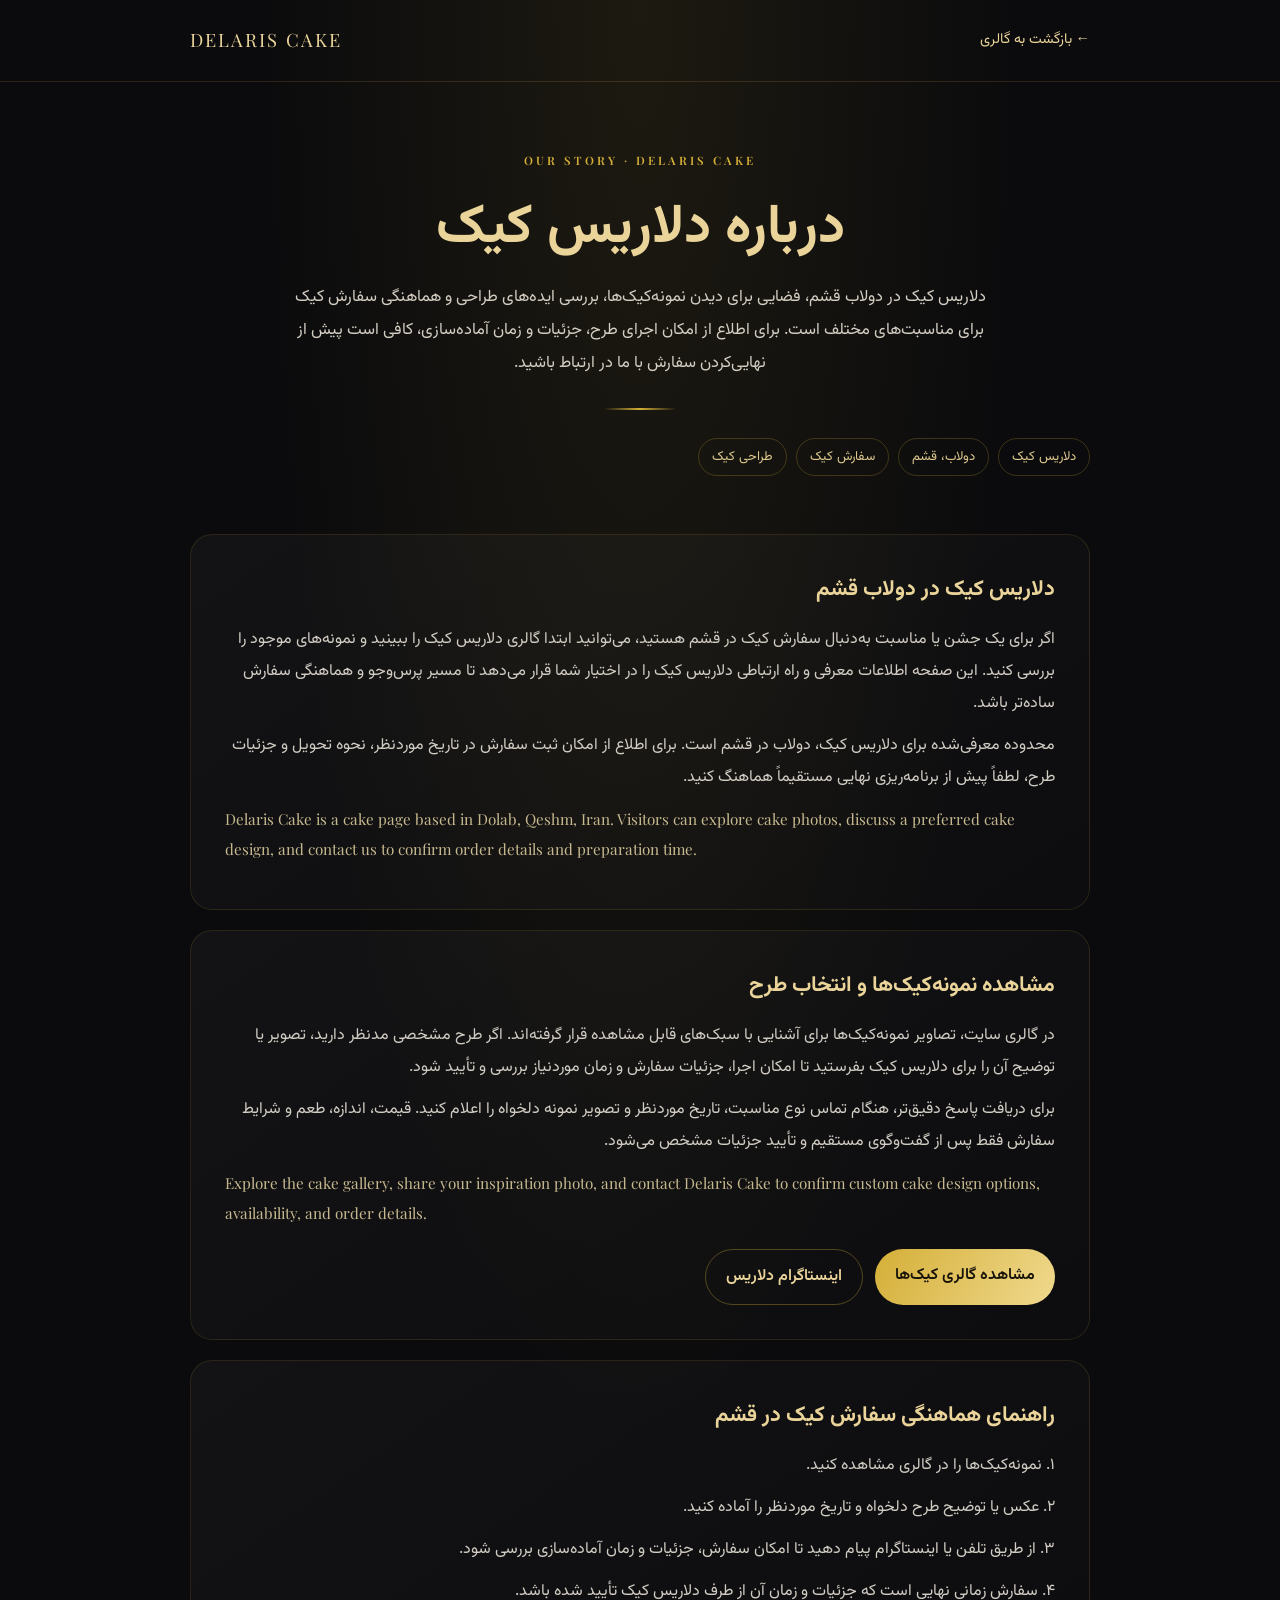
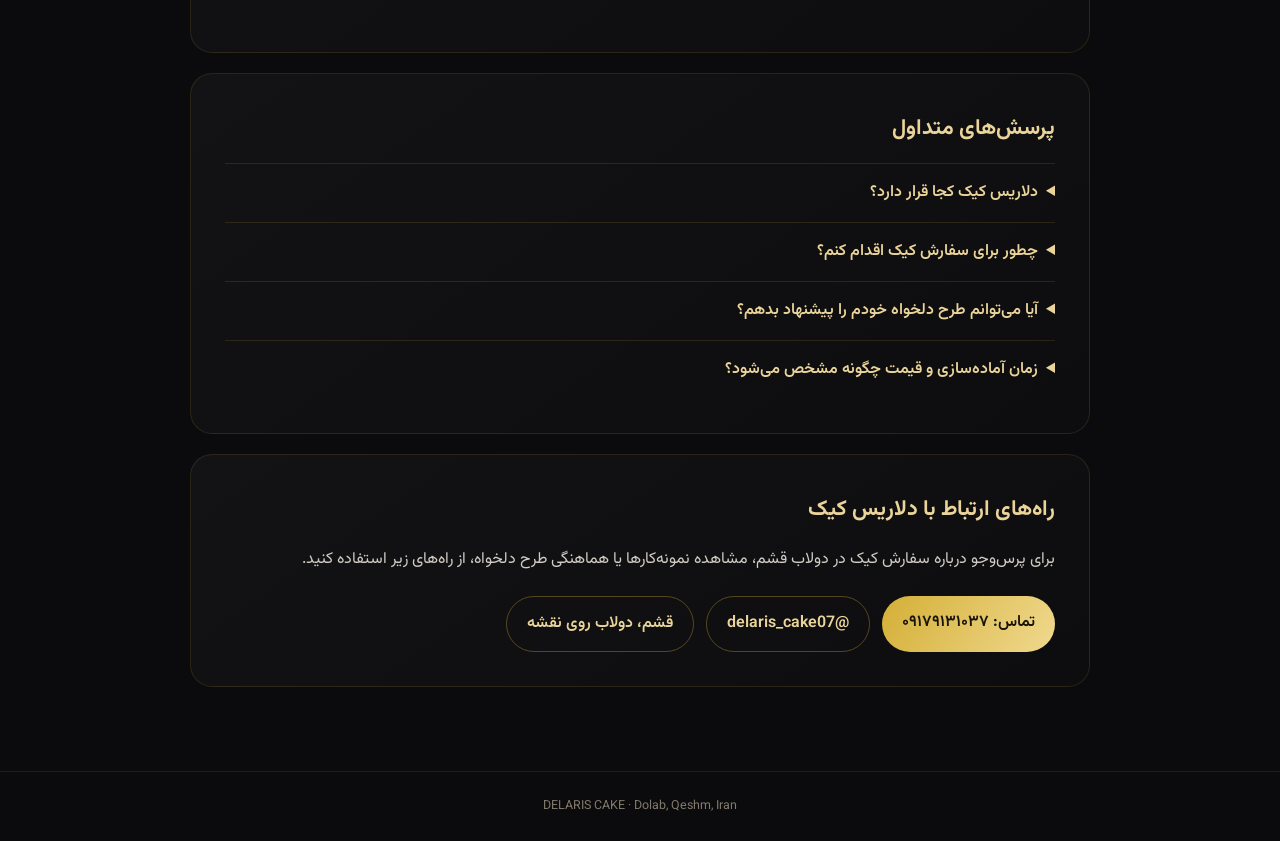
==== about.html @ 546ce0d0 "Add accessible bilingual Delaris Cake about page" ====
<!DOCTYPE html>
<html lang="fa" dir="rtl">
<head>
  <meta charset="UTF-8">
  <meta name="viewport" content="width=device-width, initial-scale=1">
  <title>درباره دلاریس کیک | سفارش و طراحی کیک در دولاب قشم</title>
  <meta name="description" content="با دلاریس کیک در دولاب قشم آشنا شوید؛ مشاهده نمونه‌کیک‌ها، بررسی ایده‌های طراحی و هماهنگی سفارش کیک در قشم از طریق تلفن و اینستاگرام.">
  <meta name="robots" content="index,follow,max-image-preview:large">
  <link rel="canonical" href="https://amir-studio.github.io/DelarisCake/about.html">
  <meta name="theme-color" content="#0b0b0d">
  <meta property="og:type" content="website">
  <meta property="og:title" content="درباره دلاریس کیک | Delaris Cake">
  <meta property="og:description" content="معرفی دلاریس کیک در دولاب قشم و راهنمای مشاهده نمونه‌کارها و هماهنگی سفارش.">
  <meta property="og:url" content="https://amir-studio.github.io/DelarisCake/about.html">
  <meta property="og:image" content="https://i.supaimg.com/d3484bf0-3568-4b4d-83d8-32004cd9b325/7d37175d-444b-4c6d-9140-486c0ce657d0.jpg">
  <meta name="twitter:card" content="summary_large_image">
  <meta name="twitter:title" content="درباره دلاریس کیک | Delaris Cake">
  <meta name="twitter:description" content="آشنایی با دلاریس کیک در دولاب قشم و راه‌های هماهنگی سفارش کیک.">
  <link rel="preconnect" href="https://fonts.googleapis.com">
  <link href="https://fonts.googleapis.com/css2?family=Playfair+Display:wght@400;600;700&family=Vazirmatn:wght@300;400;500;600;700&display=swap" rel="stylesheet">
  <style>
    :root{--gold:#d4af37;--gold2:#ead49a;--bg:#0b0b0d;--card:#131316;--text:#eee9df;--muted:#aaa39a}
    *{box-sizing:border-box}
    html{scroll-behavior:smooth}
    body{margin:0;background:radial-gradient(ellipse at 50% 0,rgba(212,175,55,.09),transparent 42%),var(--bg);color:var(--text);font-family:Vazirmatn,sans-serif;line-height:2}
    a{color:inherit}
    .wrap{width:min(900px,92%);margin:auto}
    header{padding:22px 0;border-bottom:1px solid rgba(212,175,55,.16)}
    .top{display:flex;justify-content:space-between;align-items:center;gap:16px}
    .brand{font-family:'Playfair Display',serif;letter-spacing:2px;color:var(--gold2);font-size:1.15rem}
    .back{color:var(--gold2);text-decoration:none;font-size:.9rem}
    .hero{text-align:center;padding:64px 0 38px}
    .eyebrow{color:var(--gold);letter-spacing:3px;font:600 .72rem 'Playfair Display',serif}
    h1{font-size:clamp(2rem,6vw,3.4rem);line-height:1.45;color:var(--gold2);margin:12px 0}
    .lead{max-width:720px;margin:0 auto;color:#d3cdc2;font-size:1.03rem}
    .rule{width:72px;height:2px;background:linear-gradient(90deg,transparent,var(--gold),transparent);margin:28px auto}
    main{padding-bottom:64px}
    section{background:linear-gradient(145deg,rgba(255,255,255,.035),rgba(255,255,255,.012));border:1px solid rgba(212,175,55,.13);border-radius:22px;padding:clamp(20px,4vw,34px);margin:20px 0}
    h2{font-size:1.35rem;color:var(--gold2);margin:0 0 12px}
    p{margin:10px 0;color:#d2cdc4}
    .en{direction:ltr;text-align:left;font-family:'Playfair Display',serif;color:#c7b98f;font-size:.95rem}
    .chips{display:flex;flex-wrap:wrap;gap:9px;margin-top:18px}
    .chip{border:1px solid rgba(212,175,55,.24);border-radius:30px;padding:5px 13px;color:#ddc98e;font-size:.82rem}
    .actions{display:flex;flex-wrap:wrap;gap:12px;margin-top:20px}
    .btn{display:inline-block;padding:11px 20px;border-radius:30px;text-decoration:none;font-weight:600}
    .primary{background:linear-gradient(120deg,#d4af37,#f0d98e);color:#17130a}
    .secondary{border:1px solid rgba(212,175,55,.35);color:var(--gold2)}
    .faq details{border-top:1px solid rgba(212,175,55,.14);padding:13px 0}
    .faq summary{cursor:pointer;color:var(--gold2);font-weight:600}
    footer{text-align:center;padding:22px;color:#81796b;font-size:.78rem;border-top:1px solid rgba(212,175,55,.12)}
    @media(max-width:600px){.hero{padding:45px 0 25px}.top{align-items:flex-start}.brand{font-size:1rem}section{border-radius:16px}}
  </style>
  <script type="application/ld+json">
  {
    "@context":"https://schema.org",
    "@type":"AboutPage",
    "name":"درباره دلاریس کیک",
    "url":"https://amir-studio.github.io/DelarisCake/about.html",
    "inLanguage":["fa","en"],
    "mainEntity":{
      "@type":"Bakery",
      "name":"Delaris Cake",
      "alternateName":"دلاریس کیک",
      "url":"https://amir-studio.github.io/DelarisCake/",
      "telephone":"+989179131037",
      "image":"https://i.supaimg.com/d3484bf0-3568-4b4d-83d8-32004cd9b325/7d37175d-444b-4c6d-9140-486c0ce657d0.jpg",
      "address":{"@type":"PostalAddress","addressLocality":"دولاب","addressRegion":"قشم","addressCountry":"IR"},
      "sameAs":["https://www.instagram.com/delaris_cake07/"],
      "areaServed":{"@type":"Place","name":"دولاب، قشم، ایران"},
      "description":"دلاریس کیک در دولاب قشم؛ نمایش نمونه‌کیک‌ها و هماهنگی سفارش و طرح دلخواه از طریق تلفن یا اینستاگرام."
    }
  }
  </script>
</head>
<body>
<header><div class="wrap top"><a class="back" href="dashboard.html">← بازگشت به گالری</a><span class="brand">DELARIS CAKE</span></div></header>
<div class="wrap">
  <div class="hero">
    <span class="eyebrow">OUR STORY · DELARIS CAKE</span>
    <h1>درباره دلاریس کیک</h1>
    <p class="lead">دلاریس کیک در دولاب قشم، فضایی برای دیدن نمونه‌کیک‌ها، بررسی ایده‌های طراحی و هماهنگی سفارش کیک برای مناسبت‌های مختلف است. برای اطلاع از امکان اجرای طرح، جزئیات و زمان آماده‌سازی، کافی است پیش از نهایی‌کردن سفارش با ما در ارتباط باشید.</p>
    <div class="rule"></div>
    <div class="chips"><span class="chip">دلاریس کیک</span><span class="chip">دولاب، قشم</span><span class="chip">سفارش کیک</span><span class="chip">طراحی کیک</span></div>
  </div>
  <main>
    <section>
      <h2>دلاریس کیک در دولاب قشم</h2>
      <p>اگر برای یک جشن یا مناسبت به‌دنبال سفارش کیک در قشم هستید، می‌توانید ابتدا گالری دلاریس کیک را ببینید و نمونه‌های موجود را بررسی کنید. این صفحه اطلاعات معرفی و راه ارتباطی دلاریس کیک را در اختیار شما قرار می‌دهد تا مسیر پرس‌وجو و هماهنگی سفارش ساده‌تر باشد.</p>
      <p>محدوده معرفی‌شده برای دلاریس کیک، دولاب در قشم است. برای اطلاع از امکان ثبت سفارش در تاریخ موردنظر، نحوه تحویل و جزئیات طرح، لطفاً پیش از برنامه‌ریزی نهایی مستقیماً هماهنگ کنید.</p>
      <p class="en">Delaris Cake is a cake page based in Dolab, Qeshm, Iran. Visitors can explore cake photos, discuss a preferred cake design, and contact us to confirm order details and preparation time.</p>
    </section>
    <section>
      <h2>مشاهده نمونه‌کیک‌ها و انتخاب طرح</h2>
      <p>در گالری سایت، تصاویر نمونه‌کیک‌ها برای آشنایی با سبک‌های قابل مشاهده قرار گرفته‌اند. اگر طرح مشخصی مدنظر دارید، تصویر یا توضیح آن را برای دلاریس کیک بفرستید تا امکان اجرا، جزئیات سفارش و زمان موردنیاز بررسی و تأیید شود.</p>
      <p>برای دریافت پاسخ دقیق‌تر، هنگام تماس نوع مناسبت، تاریخ موردنظر و تصویر نمونه دلخواه را اعلام کنید. قیمت، اندازه، طعم و شرایط سفارش فقط پس از گفت‌وگوی مستقیم و تأیید جزئیات مشخص می‌شود.</p>
      <p class="en">Explore the cake gallery, share your inspiration photo, and contact Delaris Cake to confirm custom cake design options, availability, and order details.</p>
      <div class="actions"><a class="btn primary" href="dashboard.html#gallery">مشاهده گالری کیک‌ها</a><a class="btn secondary" href="https://www.instagram.com/delaris_cake07/" target="_blank" rel="noopener noreferrer">اینستاگرام دلاریس</a></div>
    </section>
    <section>
      <h2>راهنمای هماهنگی سفارش کیک در قشم</h2>
      <p>۱. نمونه‌کیک‌ها را در گالری مشاهده کنید.</p>
      <p>۲. عکس یا توضیح طرح دلخواه و تاریخ موردنظر را آماده کنید.</p>
      <p>۳. از طریق تلفن یا اینستاگرام پیام دهید تا امکان سفارش، جزئیات و زمان آماده‌سازی بررسی شود.</p>
      <p>۴. سفارش زمانی نهایی است که جزئیات و زمان آن از طرف دلاریس کیک تأیید شده باشد.</p>
    </section>
    <section class="faq">
      <h2>پرسش‌های متداول</h2>
      <details><summary>دلاریس کیک کجا قرار دارد؟</summary><p>محدوده معرفی‌شده دلاریس کیک، دولاب در قشم است. برای جزئیات نشانی و هماهنگی مراجعه، از راه‌های ارتباطی سؤال کنید.</p></details>
      <details><summary>چطور برای سفارش کیک اقدام کنم؟</summary><p>از طریق شماره تماس ۰۹۱۷۹۱۳۱۰۳۷ یا صفحه اینستاگرام پیام دهید و طرح و تاریخ موردنظر را مطرح کنید.</p></details>
      <details><summary>آیا می‌توانم طرح دلخواه خودم را پیشنهاد بدهم؟</summary><p>می‌توانید تصویر یا توضیح طرح دلخواه را ارسال کنید؛ امکان اجرا و جزئیات آن باید پیش از ثبت نهایی با دلاریس کیک هماهنگ شود.</p></details>
      <details><summary>زمان آماده‌سازی و قیمت چگونه مشخص می‌شود؟</summary><p>زمان و هزینه به جزئیات هر سفارش بستگی دارد و پس از بررسی طرح، تاریخ و مشخصات موردنظر اعلام و تأیید می‌شود.</p></details>
    </section>
    <section>
      <h2>راه‌های ارتباط با دلاریس کیک</h2>
      <p>برای پرس‌وجو درباره سفارش کیک در دولاب قشم، مشاهده نمونه‌کارها یا هماهنگی طرح دلخواه، از راه‌های زیر استفاده کنید.</p>
      <div class="actions"><a class="btn primary" href="tel:+989179131037">تماس: ۰۹۱۷۹۱۳۱۰۳۷</a><a class="btn secondary" href="https://www.instagram.com/delaris_cake07/" target="_blank" rel="noopener noreferrer">@delaris_cake07</a><a class="btn secondary" href="https://www.google.com/maps/search/?api=1&query=%D9%82%D8%B4%D9%85%20%D8%AF%D9%88%D9%84%D8%A7%D8%A8" target="_blank" rel="noopener noreferrer">قشم، دولاب روی نقشه</a></div>
    </section>
  </main>
</div>
<footer>DELARIS CAKE · Dolab, Qeshm, Iran</footer>
</body>
</html>
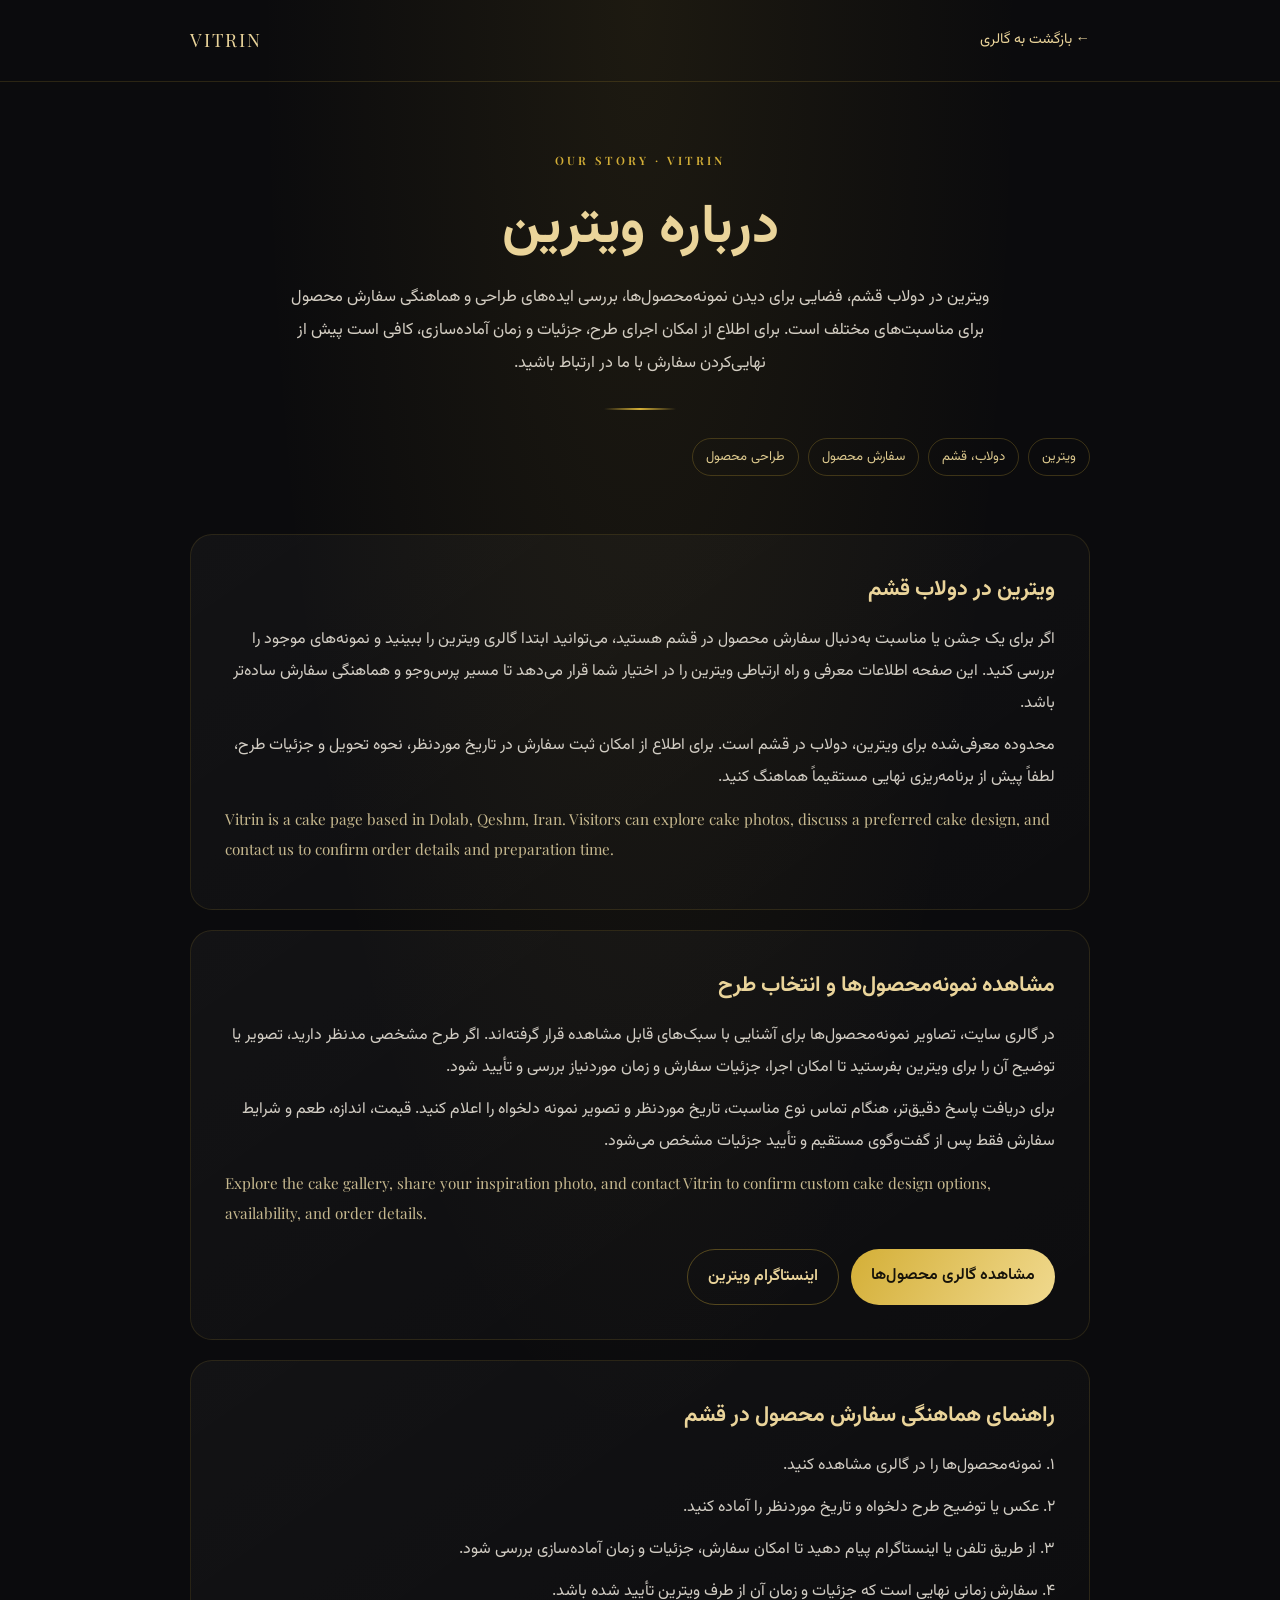
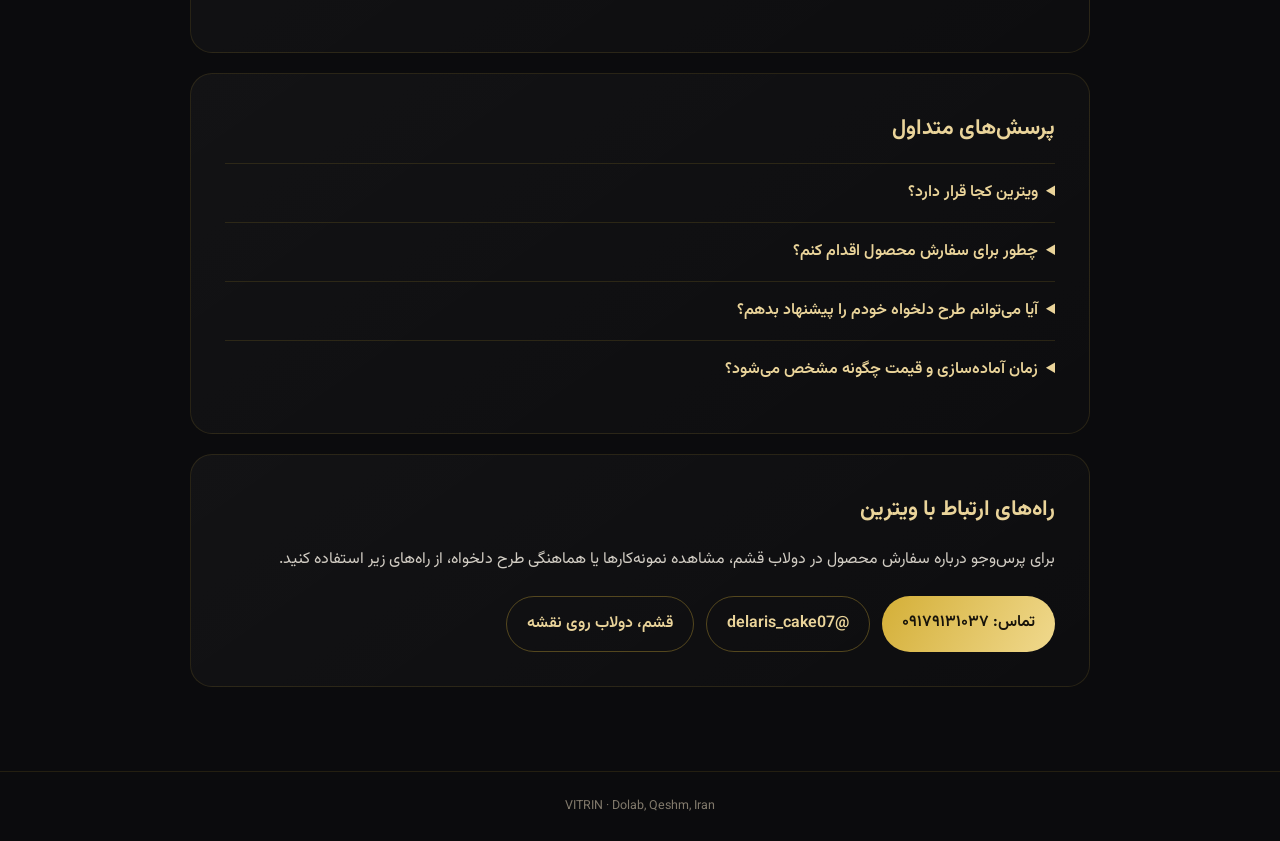
==== commit c3aa7260: "Neutralize public cake branding and hide page from search indexing" ====
--- a/about.html
+++ b/about.html
@@ -2,20 +2,20 @@
 <html lang="fa" dir="rtl">
 <head>
   <meta charset="UTF-8">
-  <meta name="viewport" content="width=device-width, initial-scale=1">
-  <title>درباره دلاریس کیک | سفارش و طراحی کیک در دولاب قشم</title>
-  <meta name="description" content="با دلاریس کیک در دولاب قشم آشنا شوید؛ مشاهده نمونه‌کیک‌ها، بررسی ایده‌های طراحی و هماهنگی سفارش کیک در قشم از طریق تلفن و اینستاگرام.">
-  <meta name="robots" content="index,follow,max-image-preview:large">
+  <meta name="viewport" content="width=device-width, initial-scale=1, maximum-scale=1, user-scalable=no, viewport-fit=cover">
+  <title>درباره ویترین | سفارش و طراحی محصول در دولاب قشم</title>
+  <meta name="description" content="با ویترین در دولاب قشم آشنا شوید؛ مشاهده نمونه‌محصول‌ها، بررسی ایده‌های طراحی و هماهنگی سفارش محصول در قشم از طریق تلفن و اینستاگرام.">
+  <meta name="robots" content="noindex,nofollow">
   <link rel="canonical" href="https://amir-studio.github.io/DelarisCake/about.html">
   <meta name="theme-color" content="#0b0b0d">
   <meta property="og:type" content="website">
-  <meta property="og:title" content="درباره دلاریس کیک | Delaris Cake">
-  <meta property="og:description" content="معرفی دلاریس کیک در دولاب قشم و راهنمای مشاهده نمونه‌کارها و هماهنگی سفارش.">
+  <meta property="og:title" content="درباره ویترین | Vitrin">
+  <meta property="og:description" content="معرفی ویترین در دولاب قشم و راهنمای مشاهده نمونه‌کارها و هماهنگی سفارش.">
   <meta property="og:url" content="https://amir-studio.github.io/DelarisCake/about.html">
-  <meta property="og:image" content="https://i.supaimg.com/d3484bf0-3568-4b4d-83d8-32004cd9b325/7d37175d-444b-4c6d-9140-486c0ce657d0.jpg">
+  <meta property="og:image" content="https://amir-studio.github.io/DelarisCake/assets/optimized/hero-social-1200.jpg">
   <meta name="twitter:card" content="summary_large_image">
-  <meta name="twitter:title" content="درباره دلاریس کیک | Delaris Cake">
-  <meta name="twitter:description" content="آشنایی با دلاریس کیک در دولاب قشم و راه‌های هماهنگی سفارش کیک.">
+  <meta name="twitter:title" content="درباره ویترین | Vitrin">
+  <meta name="twitter:description" content="آشنایی با ویترین در دولاب قشم و راه‌های هماهنگی سفارش محصول.">
   <link rel="preconnect" href="https://fonts.googleapis.com">
   <link href="https://fonts.googleapis.com/css2?family=Playfair+Display:wght@400;600;700&family=Vazirmatn:wght@300;400;500;600;700&display=swap" rel="stylesheet">
   <style>
@@ -50,73 +50,54 @@
     footer{text-align:center;padding:22px;color:#81796b;font-size:.78rem;border-top:1px solid rgba(212,175,55,.12)}
     @media(max-width:600px){.hero{padding:45px 0 25px}.top{align-items:flex-start}.brand{font-size:1rem}section{border-radius:16px}}
   </style>
-  <script type="application/ld+json">
-  {
-    "@context":"https://schema.org",
-    "@type":"AboutPage",
-    "name":"درباره دلاریس کیک",
-    "url":"https://amir-studio.github.io/DelarisCake/about.html",
-    "inLanguage":["fa","en"],
-    "mainEntity":{
-      "@type":"Bakery",
-      "name":"Delaris Cake",
-      "alternateName":"دلاریس کیک",
-      "url":"https://amir-studio.github.io/DelarisCake/",
-      "telephone":"+989179131037",
-      "image":"https://i.supaimg.com/d3484bf0-3568-4b4d-83d8-32004cd9b325/7d37175d-444b-4c6d-9140-486c0ce657d0.jpg",
-      "address":{"@type":"PostalAddress","addressLocality":"دولاب","addressRegion":"قشم","addressCountry":"IR"},
-      "sameAs":["https://www.instagram.com/delaris_cake07/"],
-      "areaServed":{"@type":"Place","name":"دولاب، قشم، ایران"},
-      "description":"دلاریس کیک در دولاب قشم؛ نمایش نمونه‌کیک‌ها و هماهنگی سفارش و طرح دلخواه از طریق تلفن یا اینستاگرام."
-    }
-  }
-  </script>
+  
+    <link rel="icon" type="image/svg+xml" href="/DelarisCake/favicon.svg">
 </head>
 <body>
-<header><div class="wrap top"><a class="back" href="dashboard.html">← بازگشت به گالری</a><span class="brand">DELARIS CAKE</span></div></header>
+<header><div class="wrap top"><a class="back" href="dashboard.html">← بازگشت به گالری</a><span class="brand">VITRIN</span></div></header>
 <div class="wrap">
   <div class="hero">
-    <span class="eyebrow">OUR STORY · DELARIS CAKE</span>
-    <h1>درباره دلاریس کیک</h1>
-    <p class="lead">دلاریس کیک در دولاب قشم، فضایی برای دیدن نمونه‌کیک‌ها، بررسی ایده‌های طراحی و هماهنگی سفارش کیک برای مناسبت‌های مختلف است. برای اطلاع از امکان اجرای طرح، جزئیات و زمان آماده‌سازی، کافی است پیش از نهایی‌کردن سفارش با ما در ارتباط باشید.</p>
+    <span class="eyebrow">OUR STORY · VITRIN</span>
+    <h1>درباره ویترین</h1>
+    <p class="lead">ویترین در دولاب قشم، فضایی برای دیدن نمونه‌محصول‌ها، بررسی ایده‌های طراحی و هماهنگی سفارش محصول برای مناسبت‌های مختلف است. برای اطلاع از امکان اجرای طرح، جزئیات و زمان آماده‌سازی، کافی است پیش از نهایی‌کردن سفارش با ما در ارتباط باشید.</p>
     <div class="rule"></div>
-    <div class="chips"><span class="chip">دلاریس کیک</span><span class="chip">دولاب، قشم</span><span class="chip">سفارش کیک</span><span class="chip">طراحی کیک</span></div>
+    <div class="chips"><span class="chip">ویترین</span><span class="chip">دولاب، قشم</span><span class="chip">سفارش محصول</span><span class="chip">طراحی محصول</span></div>
   </div>
   <main>
     <section>
-      <h2>دلاریس کیک در دولاب قشم</h2>
-      <p>اگر برای یک جشن یا مناسبت به‌دنبال سفارش کیک در قشم هستید، می‌توانید ابتدا گالری دلاریس کیک را ببینید و نمونه‌های موجود را بررسی کنید. این صفحه اطلاعات معرفی و راه ارتباطی دلاریس کیک را در اختیار شما قرار می‌دهد تا مسیر پرس‌وجو و هماهنگی سفارش ساده‌تر باشد.</p>
-      <p>محدوده معرفی‌شده برای دلاریس کیک، دولاب در قشم است. برای اطلاع از امکان ثبت سفارش در تاریخ موردنظر، نحوه تحویل و جزئیات طرح، لطفاً پیش از برنامه‌ریزی نهایی مستقیماً هماهنگ کنید.</p>
-      <p class="en">Delaris Cake is a cake page based in Dolab, Qeshm, Iran. Visitors can explore cake photos, discuss a preferred cake design, and contact us to confirm order details and preparation time.</p>
+      <h2>ویترین در دولاب قشم</h2>
+      <p>اگر برای یک جشن یا مناسبت به‌دنبال سفارش محصول در قشم هستید، می‌توانید ابتدا گالری ویترین را ببینید و نمونه‌های موجود را بررسی کنید. این صفحه اطلاعات معرفی و راه ارتباطی ویترین را در اختیار شما قرار می‌دهد تا مسیر پرس‌وجو و هماهنگی سفارش ساده‌تر باشد.</p>
+      <p>محدوده معرفی‌شده برای ویترین، دولاب در قشم است. برای اطلاع از امکان ثبت سفارش در تاریخ موردنظر، نحوه تحویل و جزئیات طرح، لطفاً پیش از برنامه‌ریزی نهایی مستقیماً هماهنگ کنید.</p>
+      <p class="en">Vitrin is a cake page based in Dolab, Qeshm, Iran. Visitors can explore cake photos, discuss a preferred cake design, and contact us to confirm order details and preparation time.</p>
     </section>
     <section>
-      <h2>مشاهده نمونه‌کیک‌ها و انتخاب طرح</h2>
-      <p>در گالری سایت، تصاویر نمونه‌کیک‌ها برای آشنایی با سبک‌های قابل مشاهده قرار گرفته‌اند. اگر طرح مشخصی مدنظر دارید، تصویر یا توضیح آن را برای دلاریس کیک بفرستید تا امکان اجرا، جزئیات سفارش و زمان موردنیاز بررسی و تأیید شود.</p>
+      <h2>مشاهده نمونه‌محصول‌ها و انتخاب طرح</h2>
+      <p>در گالری سایت، تصاویر نمونه‌محصول‌ها برای آشنایی با سبک‌های قابل مشاهده قرار گرفته‌اند. اگر طرح مشخصی مدنظر دارید، تصویر یا توضیح آن را برای ویترین بفرستید تا امکان اجرا، جزئیات سفارش و زمان موردنیاز بررسی و تأیید شود.</p>
       <p>برای دریافت پاسخ دقیق‌تر، هنگام تماس نوع مناسبت، تاریخ موردنظر و تصویر نمونه دلخواه را اعلام کنید. قیمت، اندازه، طعم و شرایط سفارش فقط پس از گفت‌وگوی مستقیم و تأیید جزئیات مشخص می‌شود.</p>
-      <p class="en">Explore the cake gallery, share your inspiration photo, and contact Delaris Cake to confirm custom cake design options, availability, and order details.</p>
-      <div class="actions"><a class="btn primary" href="dashboard.html#gallery">مشاهده گالری کیک‌ها</a><a class="btn secondary" href="https://www.instagram.com/delaris_cake07/" target="_blank" rel="noopener noreferrer">اینستاگرام دلاریس</a></div>
+      <p class="en">Explore the cake gallery, share your inspiration photo, and contact Vitrin to confirm custom cake design options, availability, and order details.</p>
+      <div class="actions"><a class="btn primary" href="dashboard.html#gallery">مشاهده گالری محصول‌ها</a><a class="btn secondary" href="https://www.instagram.com/delaris_cake07/" target="_blank" rel="noopener noreferrer">اینستاگرام ویترین</a></div>
     </section>
     <section>
-      <h2>راهنمای هماهنگی سفارش کیک در قشم</h2>
-      <p>۱. نمونه‌کیک‌ها را در گالری مشاهده کنید.</p>
+      <h2>راهنمای هماهنگی سفارش محصول در قشم</h2>
+      <p>۱. نمونه‌محصول‌ها را در گالری مشاهده کنید.</p>
       <p>۲. عکس یا توضیح طرح دلخواه و تاریخ موردنظر را آماده کنید.</p>
       <p>۳. از طریق تلفن یا اینستاگرام پیام دهید تا امکان سفارش، جزئیات و زمان آماده‌سازی بررسی شود.</p>
-      <p>۴. سفارش زمانی نهایی است که جزئیات و زمان آن از طرف دلاریس کیک تأیید شده باشد.</p>
+      <p>۴. سفارش زمانی نهایی است که جزئیات و زمان آن از طرف ویترین تأیید شده باشد.</p>
     </section>
     <section class="faq">
       <h2>پرسش‌های متداول</h2>
-      <details><summary>دلاریس کیک کجا قرار دارد؟</summary><p>محدوده معرفی‌شده دلاریس کیک، دولاب در قشم است. برای جزئیات نشانی و هماهنگی مراجعه، از راه‌های ارتباطی سؤال کنید.</p></details>
-      <details><summary>چطور برای سفارش کیک اقدام کنم؟</summary><p>از طریق شماره تماس ۰۹۱۷۹۱۳۱۰۳۷ یا صفحه اینستاگرام پیام دهید و طرح و تاریخ موردنظر را مطرح کنید.</p></details>
-      <details><summary>آیا می‌توانم طرح دلخواه خودم را پیشنهاد بدهم؟</summary><p>می‌توانید تصویر یا توضیح طرح دلخواه را ارسال کنید؛ امکان اجرا و جزئیات آن باید پیش از ثبت نهایی با دلاریس کیک هماهنگ شود.</p></details>
+      <details><summary>ویترین کجا قرار دارد؟</summary><p>محدوده معرفی‌شده ویترین، دولاب در قشم است. برای جزئیات نشانی و هماهنگی مراجعه، از راه‌های ارتباطی سؤال کنید.</p></details>
+      <details><summary>چطور برای سفارش محصول اقدام کنم؟</summary><p>از طریق شماره تماس ۰۹۱۷۹۱۳۱۰۳۷ یا صفحه اینستاگرام پیام دهید و طرح و تاریخ موردنظر را مطرح کنید.</p></details>
+      <details><summary>آیا می‌توانم طرح دلخواه خودم را پیشنهاد بدهم؟</summary><p>می‌توانید تصویر یا توضیح طرح دلخواه را ارسال کنید؛ امکان اجرا و جزئیات آن باید پیش از ثبت نهایی با ویترین هماهنگ شود.</p></details>
       <details><summary>زمان آماده‌سازی و قیمت چگونه مشخص می‌شود؟</summary><p>زمان و هزینه به جزئیات هر سفارش بستگی دارد و پس از بررسی طرح، تاریخ و مشخصات موردنظر اعلام و تأیید می‌شود.</p></details>
     </section>
     <section>
-      <h2>راه‌های ارتباط با دلاریس کیک</h2>
-      <p>برای پرس‌وجو درباره سفارش کیک در دولاب قشم، مشاهده نمونه‌کارها یا هماهنگی طرح دلخواه، از راه‌های زیر استفاده کنید.</p>
+      <h2>راه‌های ارتباط با ویترین</h2>
+      <p>برای پرس‌وجو درباره سفارش محصول در دولاب قشم، مشاهده نمونه‌کارها یا هماهنگی طرح دلخواه، از راه‌های زیر استفاده کنید.</p>
       <div class="actions"><a class="btn primary" href="tel:+989179131037">تماس: ۰۹۱۷۹۱۳۱۰۳۷</a><a class="btn secondary" href="https://www.instagram.com/delaris_cake07/" target="_blank" rel="noopener noreferrer">@delaris_cake07</a><a class="btn secondary" href="https://www.google.com/maps/search/?api=1&query=%D9%82%D8%B4%D9%85%20%D8%AF%D9%88%D9%84%D8%A7%D8%A8" target="_blank" rel="noopener noreferrer">قشم، دولاب روی نقشه</a></div>
     </section>
   </main>
 </div>
-<footer>DELARIS CAKE · Dolab, Qeshm, Iran</footer>
+<footer>VITRIN · Dolab, Qeshm, Iran</footer>
 </body>
 </html>
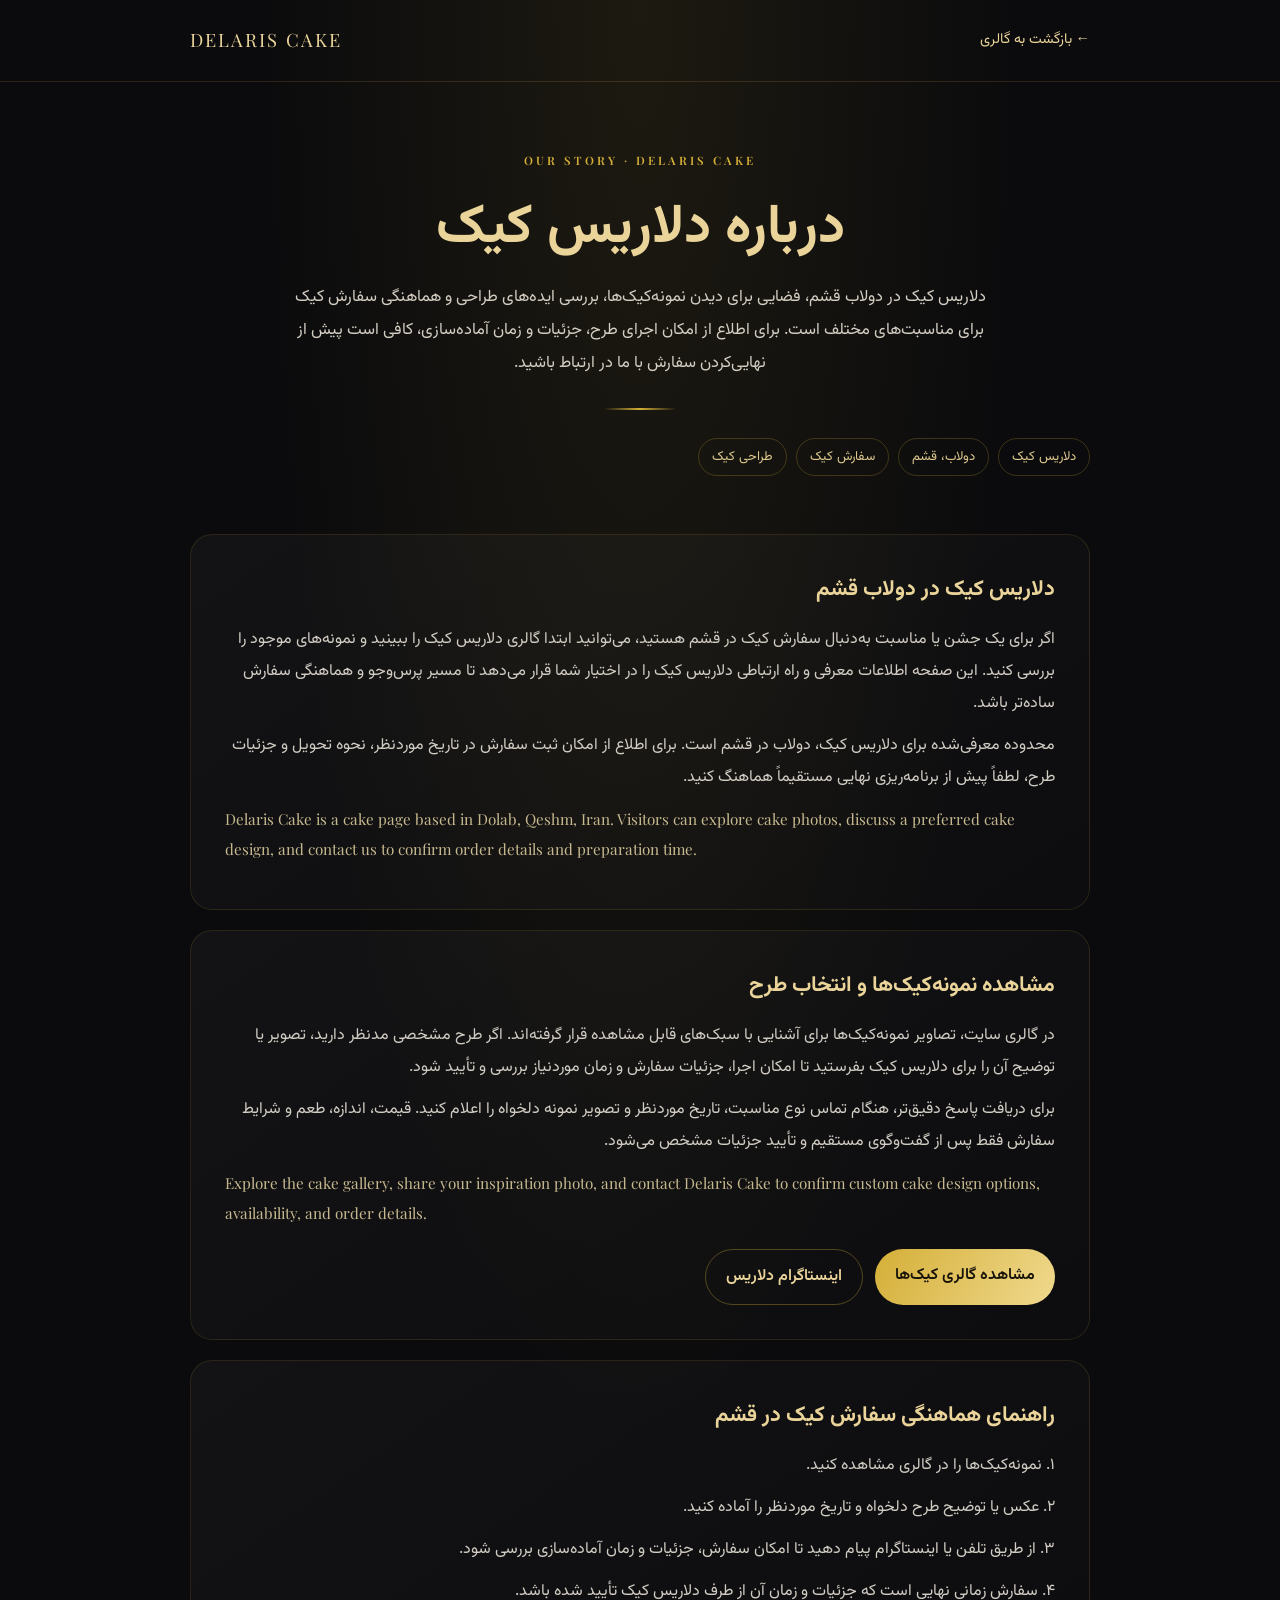
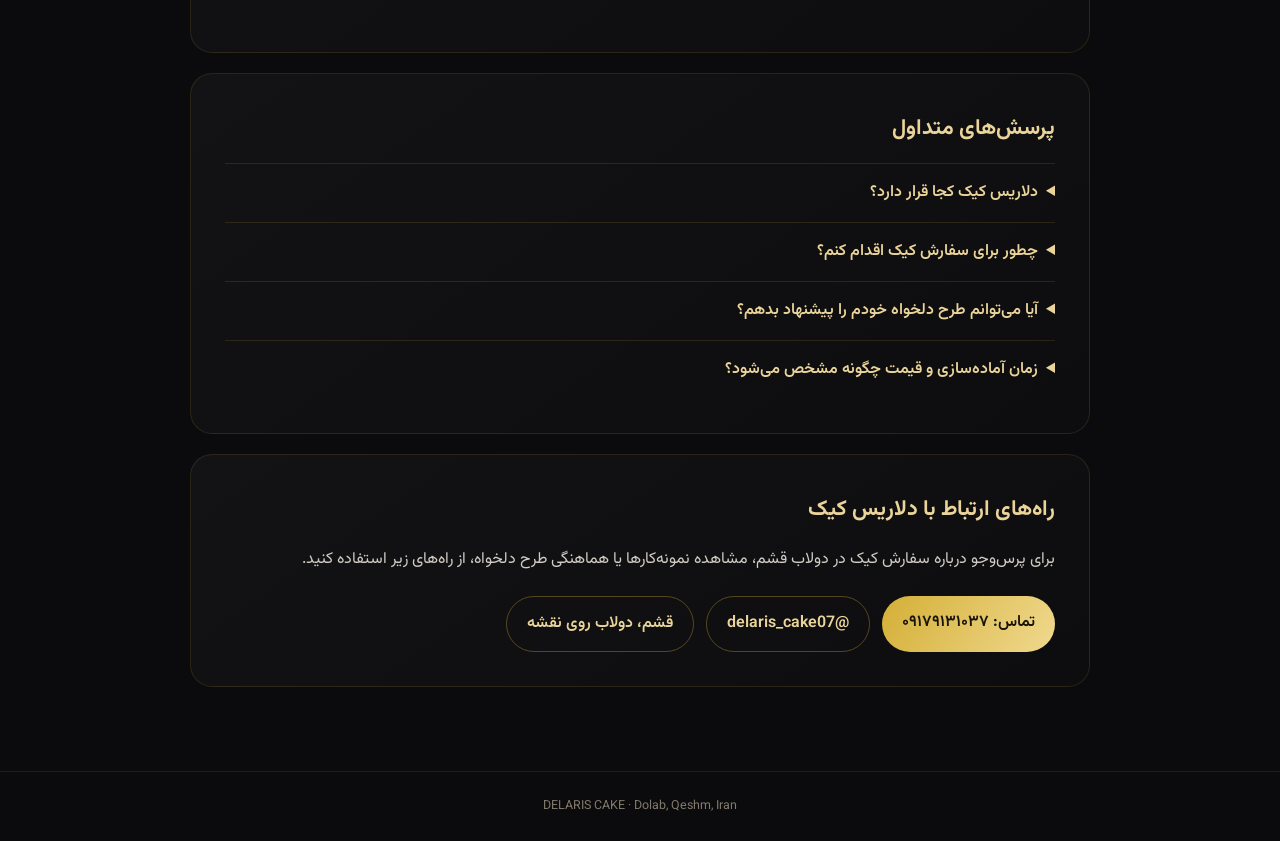
==== commit b345063d: "Restore original Delaris Cake website branding and full site" ====
--- a/about.html
+++ b/about.html
@@ -3,19 +3,19 @@
 <head>
   <meta charset="UTF-8">
   <meta name="viewport" content="width=device-width, initial-scale=1, maximum-scale=1, user-scalable=no, viewport-fit=cover">
-  <title>درباره ویترین | سفارش و طراحی محصول در دولاب قشم</title>
-  <meta name="description" content="با ویترین در دولاب قشم آشنا شوید؛ مشاهده نمونه‌محصول‌ها، بررسی ایده‌های طراحی و هماهنگی سفارش محصول در قشم از طریق تلفن و اینستاگرام.">
-  <meta name="robots" content="noindex,nofollow">
+  <title>درباره دلاریس کیک | سفارش و طراحی کیک در دولاب قشم</title>
+  <meta name="description" content="با دلاریس کیک در دولاب قشم آشنا شوید؛ مشاهده نمونه‌کیک‌ها، بررسی ایده‌های طراحی و هماهنگی سفارش کیک در قشم از طریق تلفن و اینستاگرام.">
+  <meta name="robots" content="index,follow,max-image-preview:large">
   <link rel="canonical" href="https://amir-studio.github.io/DelarisCake/about.html">
   <meta name="theme-color" content="#0b0b0d">
   <meta property="og:type" content="website">
-  <meta property="og:title" content="درباره ویترین | Vitrin">
-  <meta property="og:description" content="معرفی ویترین در دولاب قشم و راهنمای مشاهده نمونه‌کارها و هماهنگی سفارش.">
+  <meta property="og:title" content="درباره دلاریس کیک | Delaris Cake">
+  <meta property="og:description" content="معرفی دلاریس کیک در دولاب قشم و راهنمای مشاهده نمونه‌کارها و هماهنگی سفارش.">
   <meta property="og:url" content="https://amir-studio.github.io/DelarisCake/about.html">
   <meta property="og:image" content="https://amir-studio.github.io/DelarisCake/assets/optimized/hero-social-1200.jpg">
   <meta name="twitter:card" content="summary_large_image">
-  <meta name="twitter:title" content="درباره ویترین | Vitrin">
-  <meta name="twitter:description" content="آشنایی با ویترین در دولاب قشم و راه‌های هماهنگی سفارش محصول.">
+  <meta name="twitter:title" content="درباره دلاریس کیک | Delaris Cake">
+  <meta name="twitter:description" content="آشنایی با دلاریس کیک در دولاب قشم و راه‌های هماهنگی سفارش کیک.">
   <link rel="preconnect" href="https://fonts.googleapis.com">
   <link href="https://fonts.googleapis.com/css2?family=Playfair+Display:wght@400;600;700&family=Vazirmatn:wght@300;400;500;600;700&display=swap" rel="stylesheet">
   <style>
@@ -50,54 +50,74 @@
     footer{text-align:center;padding:22px;color:#81796b;font-size:.78rem;border-top:1px solid rgba(212,175,55,.12)}
     @media(max-width:600px){.hero{padding:45px 0 25px}.top{align-items:flex-start}.brand{font-size:1rem}section{border-radius:16px}}
   </style>
-  
+  <script type="application/ld+json">
+  {
+    "@context":"https://schema.org",
+    "@type":"AboutPage",
+    "name":"درباره دلاریس کیک",
+    "url":"https://amir-studio.github.io/DelarisCake/about.html",
+    "inLanguage":["fa","en"],
+    "mainEntity":{
+      "@type":"Bakery",
+      "name":"Delaris Cake",
+      "alternateName":"دلاریس کیک",
+      "url":"https://amir-studio.github.io/DelarisCake/",
+      "telephone":"+989179131037",
+      "image":"https://amir-studio.github.io/DelarisCake/assets/optimized/hero-social-1200.jpg",
+      "address":{"@type":"PostalAddress","addressLocality":"دولاب","addressRegion":"قشم","addressCountry":"IR"},
+      "sameAs":["https://www.instagram.com/delaris_cake07/"],
+      "areaServed":{"@type":"Place","name":"دولاب، قشم، ایران"},
+      "description":"دلاریس کیک در دولاب قشم؛ نمایش نمونه‌کیک‌ها و هماهنگی سفارش و طرح دلخواه از طریق تلفن یا اینستاگرام."
+    }
+  }
+  </script>
     <link rel="icon" type="image/svg+xml" href="/DelarisCake/favicon.svg">
 </head>
 <body>
-<header><div class="wrap top"><a class="back" href="dashboard.html">← بازگشت به گالری</a><span class="brand">VITRIN</span></div></header>
+<header><div class="wrap top"><a class="back" href="dashboard.html">← بازگشت به گالری</a><span class="brand">DELARIS CAKE</span></div></header>
 <div class="wrap">
   <div class="hero">
-    <span class="eyebrow">OUR STORY · VITRIN</span>
-    <h1>درباره ویترین</h1>
-    <p class="lead">ویترین در دولاب قشم، فضایی برای دیدن نمونه‌محصول‌ها، بررسی ایده‌های طراحی و هماهنگی سفارش محصول برای مناسبت‌های مختلف است. برای اطلاع از امکان اجرای طرح، جزئیات و زمان آماده‌سازی، کافی است پیش از نهایی‌کردن سفارش با ما در ارتباط باشید.</p>
+    <span class="eyebrow">OUR STORY · DELARIS CAKE</span>
+    <h1>درباره دلاریس کیک</h1>
+    <p class="lead">دلاریس کیک در دولاب قشم، فضایی برای دیدن نمونه‌کیک‌ها، بررسی ایده‌های طراحی و هماهنگی سفارش کیک برای مناسبت‌های مختلف است. برای اطلاع از امکان اجرای طرح، جزئیات و زمان آماده‌سازی، کافی است پیش از نهایی‌کردن سفارش با ما در ارتباط باشید.</p>
     <div class="rule"></div>
-    <div class="chips"><span class="chip">ویترین</span><span class="chip">دولاب، قشم</span><span class="chip">سفارش محصول</span><span class="chip">طراحی محصول</span></div>
+    <div class="chips"><span class="chip">دلاریس کیک</span><span class="chip">دولاب، قشم</span><span class="chip">سفارش کیک</span><span class="chip">طراحی کیک</span></div>
   </div>
   <main>
     <section>
-      <h2>ویترین در دولاب قشم</h2>
-      <p>اگر برای یک جشن یا مناسبت به‌دنبال سفارش محصول در قشم هستید، می‌توانید ابتدا گالری ویترین را ببینید و نمونه‌های موجود را بررسی کنید. این صفحه اطلاعات معرفی و راه ارتباطی ویترین را در اختیار شما قرار می‌دهد تا مسیر پرس‌وجو و هماهنگی سفارش ساده‌تر باشد.</p>
-      <p>محدوده معرفی‌شده برای ویترین، دولاب در قشم است. برای اطلاع از امکان ثبت سفارش در تاریخ موردنظر، نحوه تحویل و جزئیات طرح، لطفاً پیش از برنامه‌ریزی نهایی مستقیماً هماهنگ کنید.</p>
-      <p class="en">Vitrin is a cake page based in Dolab, Qeshm, Iran. Visitors can explore cake photos, discuss a preferred cake design, and contact us to confirm order details and preparation time.</p>
+      <h2>دلاریس کیک در دولاب قشم</h2>
+      <p>اگر برای یک جشن یا مناسبت به‌دنبال سفارش کیک در قشم هستید، می‌توانید ابتدا گالری دلاریس کیک را ببینید و نمونه‌های موجود را بررسی کنید. این صفحه اطلاعات معرفی و راه ارتباطی دلاریس کیک را در اختیار شما قرار می‌دهد تا مسیر پرس‌وجو و هماهنگی سفارش ساده‌تر باشد.</p>
+      <p>محدوده معرفی‌شده برای دلاریس کیک، دولاب در قشم است. برای اطلاع از امکان ثبت سفارش در تاریخ موردنظر، نحوه تحویل و جزئیات طرح، لطفاً پیش از برنامه‌ریزی نهایی مستقیماً هماهنگ کنید.</p>
+      <p class="en">Delaris Cake is a cake page based in Dolab, Qeshm, Iran. Visitors can explore cake photos, discuss a preferred cake design, and contact us to confirm order details and preparation time.</p>
     </section>
     <section>
-      <h2>مشاهده نمونه‌محصول‌ها و انتخاب طرح</h2>
-      <p>در گالری سایت، تصاویر نمونه‌محصول‌ها برای آشنایی با سبک‌های قابل مشاهده قرار گرفته‌اند. اگر طرح مشخصی مدنظر دارید، تصویر یا توضیح آن را برای ویترین بفرستید تا امکان اجرا، جزئیات سفارش و زمان موردنیاز بررسی و تأیید شود.</p>
+      <h2>مشاهده نمونه‌کیک‌ها و انتخاب طرح</h2>
+      <p>در گالری سایت، تصاویر نمونه‌کیک‌ها برای آشنایی با سبک‌های قابل مشاهده قرار گرفته‌اند. اگر طرح مشخصی مدنظر دارید، تصویر یا توضیح آن را برای دلاریس کیک بفرستید تا امکان اجرا، جزئیات سفارش و زمان موردنیاز بررسی و تأیید شود.</p>
       <p>برای دریافت پاسخ دقیق‌تر، هنگام تماس نوع مناسبت، تاریخ موردنظر و تصویر نمونه دلخواه را اعلام کنید. قیمت، اندازه، طعم و شرایط سفارش فقط پس از گفت‌وگوی مستقیم و تأیید جزئیات مشخص می‌شود.</p>
-      <p class="en">Explore the cake gallery, share your inspiration photo, and contact Vitrin to confirm custom cake design options, availability, and order details.</p>
-      <div class="actions"><a class="btn primary" href="dashboard.html#gallery">مشاهده گالری محصول‌ها</a><a class="btn secondary" href="https://www.instagram.com/delaris_cake07/" target="_blank" rel="noopener noreferrer">اینستاگرام ویترین</a></div>
+      <p class="en">Explore the cake gallery, share your inspiration photo, and contact Delaris Cake to confirm custom cake design options, availability, and order details.</p>
+      <div class="actions"><a class="btn primary" href="dashboard.html#gallery">مشاهده گالری کیک‌ها</a><a class="btn secondary" href="https://www.instagram.com/delaris_cake07/" target="_blank" rel="noopener noreferrer">اینستاگرام دلاریس</a></div>
     </section>
     <section>
-      <h2>راهنمای هماهنگی سفارش محصول در قشم</h2>
-      <p>۱. نمونه‌محصول‌ها را در گالری مشاهده کنید.</p>
+      <h2>راهنمای هماهنگی سفارش کیک در قشم</h2>
+      <p>۱. نمونه‌کیک‌ها را در گالری مشاهده کنید.</p>
       <p>۲. عکس یا توضیح طرح دلخواه و تاریخ موردنظر را آماده کنید.</p>
       <p>۳. از طریق تلفن یا اینستاگرام پیام دهید تا امکان سفارش، جزئیات و زمان آماده‌سازی بررسی شود.</p>
-      <p>۴. سفارش زمانی نهایی است که جزئیات و زمان آن از طرف ویترین تأیید شده باشد.</p>
+      <p>۴. سفارش زمانی نهایی است که جزئیات و زمان آن از طرف دلاریس کیک تأیید شده باشد.</p>
     </section>
     <section class="faq">
       <h2>پرسش‌های متداول</h2>
-      <details><summary>ویترین کجا قرار دارد؟</summary><p>محدوده معرفی‌شده ویترین، دولاب در قشم است. برای جزئیات نشانی و هماهنگی مراجعه، از راه‌های ارتباطی سؤال کنید.</p></details>
-      <details><summary>چطور برای سفارش محصول اقدام کنم؟</summary><p>از طریق شماره تماس ۰۹۱۷۹۱۳۱۰۳۷ یا صفحه اینستاگرام پیام دهید و طرح و تاریخ موردنظر را مطرح کنید.</p></details>
-      <details><summary>آیا می‌توانم طرح دلخواه خودم را پیشنهاد بدهم؟</summary><p>می‌توانید تصویر یا توضیح طرح دلخواه را ارسال کنید؛ امکان اجرا و جزئیات آن باید پیش از ثبت نهایی با ویترین هماهنگ شود.</p></details>
+      <details><summary>دلاریس کیک کجا قرار دارد؟</summary><p>محدوده معرفی‌شده دلاریس کیک، دولاب در قشم است. برای جزئیات نشانی و هماهنگی مراجعه، از راه‌های ارتباطی سؤال کنید.</p></details>
+      <details><summary>چطور برای سفارش کیک اقدام کنم؟</summary><p>از طریق شماره تماس ۰۹۱۷۹۱۳۱۰۳۷ یا صفحه اینستاگرام پیام دهید و طرح و تاریخ موردنظر را مطرح کنید.</p></details>
+      <details><summary>آیا می‌توانم طرح دلخواه خودم را پیشنهاد بدهم؟</summary><p>می‌توانید تصویر یا توضیح طرح دلخواه را ارسال کنید؛ امکان اجرا و جزئیات آن باید پیش از ثبت نهایی با دلاریس کیک هماهنگ شود.</p></details>
       <details><summary>زمان آماده‌سازی و قیمت چگونه مشخص می‌شود؟</summary><p>زمان و هزینه به جزئیات هر سفارش بستگی دارد و پس از بررسی طرح، تاریخ و مشخصات موردنظر اعلام و تأیید می‌شود.</p></details>
     </section>
     <section>
-      <h2>راه‌های ارتباط با ویترین</h2>
-      <p>برای پرس‌وجو درباره سفارش محصول در دولاب قشم، مشاهده نمونه‌کارها یا هماهنگی طرح دلخواه، از راه‌های زیر استفاده کنید.</p>
+      <h2>راه‌های ارتباط با دلاریس کیک</h2>
+      <p>برای پرس‌وجو درباره سفارش کیک در دولاب قشم، مشاهده نمونه‌کارها یا هماهنگی طرح دلخواه، از راه‌های زیر استفاده کنید.</p>
       <div class="actions"><a class="btn primary" href="tel:+989179131037">تماس: ۰۹۱۷۹۱۳۱۰۳۷</a><a class="btn secondary" href="https://www.instagram.com/delaris_cake07/" target="_blank" rel="noopener noreferrer">@delaris_cake07</a><a class="btn secondary" href="https://www.google.com/maps/search/?api=1&query=%D9%82%D8%B4%D9%85%20%D8%AF%D9%88%D9%84%D8%A7%D8%A8" target="_blank" rel="noopener noreferrer">قشم، دولاب روی نقشه</a></div>
     </section>
   </main>
 </div>
-<footer>VITRIN · Dolab, Qeshm, Iran</footer>
+<footer>DELARIS CAKE · Dolab, Qeshm, Iran</footer>
 </body>
 </html>
